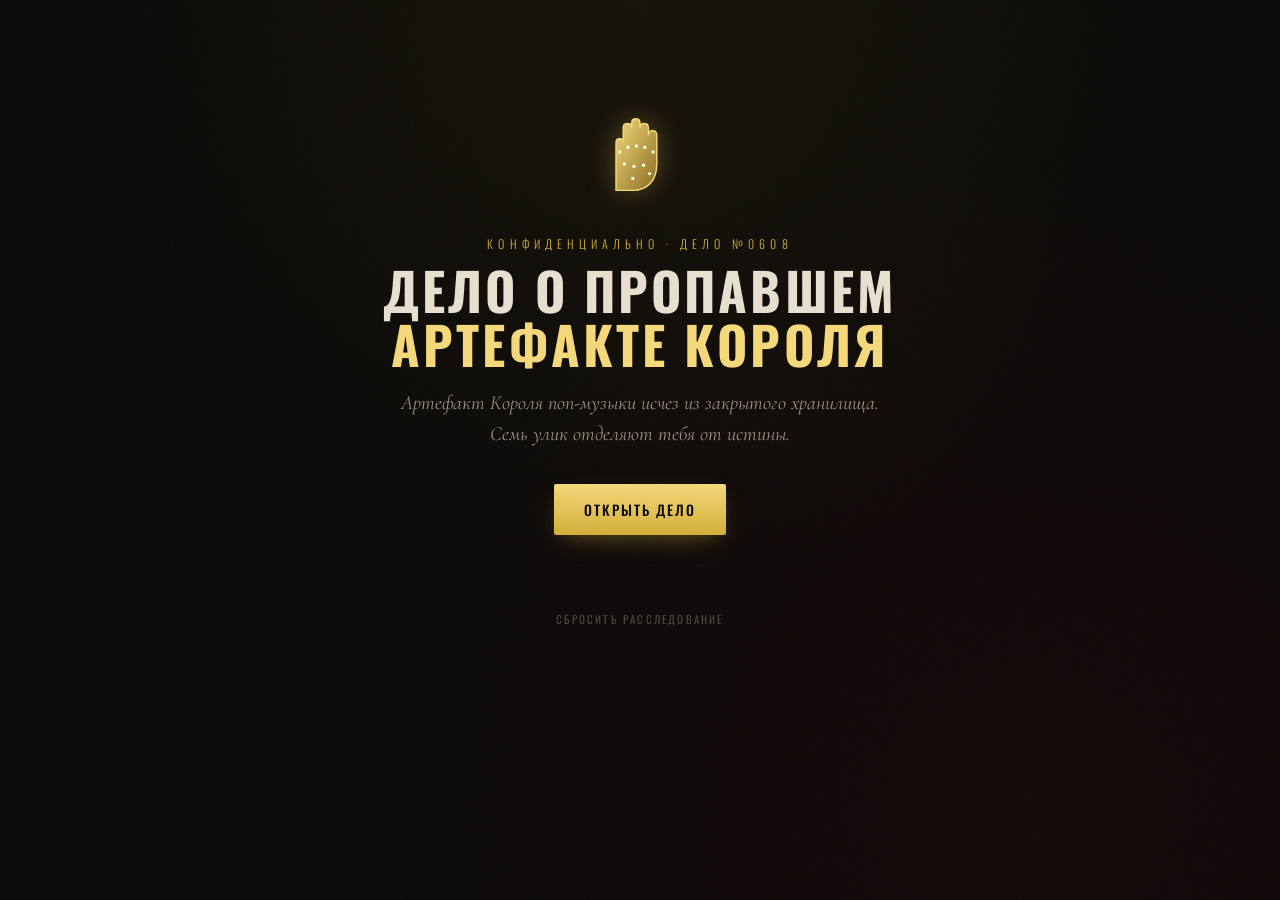
==== index.html @ a45a80b8 "first commit" ====
<!DOCTYPE html>
<html lang="ru">
<head>
<meta charset="UTF-8" />
<meta name="viewport" content="width=device-width, initial-scale=1.0" />
<title>Дело о пропавшем артефакте Короля</title>
<link rel="preconnect" href="https://fonts.googleapis.com">
<link rel="preconnect" href="https://fonts.gstatic.com" crossorigin>
<link href="https://fonts.googleapis.com/css2?family=Special+Elite&family=Cormorant+Garamond:ital,wght@0,400;0,600;1,400&family=Oswald:wght@300;500;700&display=swap" rel="stylesheet">
<style>
:root{
  --bg:#0a0807;
  --bg2:#13100d;
  --ink:#e8e0d0;
  --ink-dim:#9a9080;
  --gold:#d4af37;
  --gold-bright:#f5d97a;
  --gold-deep:#8a6d1f;
  --blood:#8b1a1a;
  --blood-bright:#c0392b;
  --paper:#e8ddc4;
  --paper-ink:#241c10;
  --line:#2a2218;
}

*{box-sizing:border-box;margin:0;padding:0}
html,body{height:100%}
body{
  background:
    radial-gradient(circle at 50% 0%, rgba(212,175,55,0.06), transparent 55%),
    radial-gradient(circle at 80% 90%, rgba(139,26,26,0.07), transparent 50%),
    var(--bg);
  color:var(--ink);
  font-family:'Cormorant Garamond', Georgia, serif;
  font-size:18px;
  line-height:1.55;
  min-height:100%;
  overflow-x:hidden;
}

/* subtle film grain */
body::after{
  content:"";
  position:fixed; inset:0; z-index:9999; pointer-events:none;
  opacity:.04;
  background-image:url("data:image/svg+xml,%3Csvg xmlns='http://www.w3.org/2000/svg' width='120' height='120'%3E%3Cfilter id='n'%3E%3CfeTurbulence type='fractalNoise' baseFrequency='0.9' numOctaves='3'/%3E%3C/filter%3E%3Crect width='100%25' height='100%25' filter='url(%23n)'/%3E%3C/svg%3E");
}

.wrap{
  max-width:760px;
  margin:0 auto;
  padding:32px 20px 80px;
  position:relative;
  z-index:1;
}

/* ---------- shared ---------- */
.eyebrow{
  font-family:'Oswald',sans-serif;
  font-weight:300;
  letter-spacing:.42em;
  text-transform:uppercase;
  font-size:12px;
  color:var(--gold);
  margin-bottom:10px;
}
.glove{ filter:drop-shadow(0 0 14px rgba(212,175,55,.35)); }

h1.title{
  font-family:'Oswald',sans-serif;
  font-weight:700;
  text-transform:uppercase;
  letter-spacing:.06em;
  line-height:1.02;
  font-size:clamp(30px,7vw,52px);
  color:var(--ink);
}
h1.title .accent{ color:var(--gold-bright); display:block; }

.screen{ display:none; animation:fadeIn .7s ease both; }
.screen.active{ display:block; }
@keyframes fadeIn{from{opacity:0;transform:translateY(12px)}to{opacity:1;transform:none}}

/* ---------- intro ---------- */
.hero{
  text-align:center;
  padding:48px 0 24px;
}
.hero .glove-mark{ margin:0 auto 26px; width:120px; height:120px; }
.tagline{
  font-style:italic;
  color:var(--ink-dim);
  font-size:20px;
  margin:18px auto 34px;
  max-width:520px;
}

/* typewriter dossier */
.dossier{
  background:linear-gradient(180deg,var(--bg2),#0c0a08);
  border:1px solid var(--line);
  border-left:3px solid var(--blood);
  padding:26px 28px;
  margin:26px 0;
  font-family:'Special Elite',monospace;
  font-size:16px;
  line-height:1.8;
  color:var(--ink);
  box-shadow:0 30px 60px -30px rgba(0,0,0,.8);
  white-space:pre-wrap;
  min-height:60px;
}
.dossier .sig{ color:var(--gold); }

.caret::after{
  content:"▌"; color:var(--gold); animation:blink 1s steps(1) infinite;
}
@keyframes blink{50%{opacity:0}}

/* ---------- buttons & inputs ---------- */
.btn{
  font-family:'Oswald',sans-serif;
  font-weight:500;
  letter-spacing:.14em;
  text-transform:uppercase;
  font-size:14px;
  color:var(--bg);
  background:linear-gradient(180deg,var(--gold-bright),var(--gold));
  border:none;
  padding:15px 30px;
  border-radius:2px;
  cursor:pointer;
  transition:transform .12s ease, box-shadow .25s ease, filter .2s;
  box-shadow:0 8px 26px -10px rgba(212,175,55,.55);
}
.btn:hover{ transform:translateY(-2px); filter:brightness(1.08); }
.btn:active{ transform:translateY(0); }
.btn.ghost{
  background:transparent; color:var(--gold);
  border:1px solid var(--gold-deep); box-shadow:none;
}
.btn.ghost:hover{ background:rgba(212,175,55,.08); }
.btn:disabled{ opacity:.4; cursor:not-allowed; transform:none; }

.field{
  width:100%;
  background:#0d0b09;
  border:1px solid var(--line);
  border-bottom:2px solid var(--gold-deep);
  color:var(--ink);
  font-family:'Cormorant Garamond',serif;
  font-size:20px;
  padding:14px 16px;
  border-radius:2px 2px 0 0;
  outline:none;
  transition:border-color .2s, box-shadow .2s;
}
.field:focus{ border-bottom-color:var(--gold-bright); box-shadow:0 6px 22px -16px var(--gold); }
.field::placeholder{ color:#6a6354; font-style:italic; }

.shake{ animation:shake .42s cubic-bezier(.36,.07,.19,.97); }
@keyframes shake{
  10%,90%{transform:translateX(-2px)} 20%,80%{transform:translateX(4px)}
  30%,50%,70%{transform:translateX(-8px)} 40%,60%{transform:translateX(8px)}
}

.row{ display:flex; gap:12px; flex-wrap:wrap; align-items:center; margin-top:18px; }
.feedback{ margin-top:14px; min-height:24px; font-style:italic; }
.feedback.bad{ color:var(--blood-bright); }
.feedback.good{ color:var(--gold-bright); }

/* ---------- evidence board (progress) ---------- */
.board{
  display:flex; gap:10px; justify-content:center;
  margin:26px 0 6px; flex-wrap:wrap;
}
.pin{
  width:34px; height:34px; border-radius:50%;
  border:1px solid var(--line);
  background:#0d0b09;
  display:grid; place-items:center;
  font-family:'Oswald',sans-serif; font-size:13px; color:var(--ink-dim);
  position:relative; transition:.3s;
}
.pin.done{
  border-color:var(--gold); color:var(--bg);
  background:linear-gradient(180deg,var(--gold-bright),var(--gold));
  box-shadow:0 0 14px -2px var(--gold);
}
.pin.current{ border-color:var(--blood-bright); color:var(--blood-bright); box-shadow:0 0 12px -4px var(--blood-bright); }

/* ---------- clue card ---------- */
.clue-num{
  font-family:'Oswald',sans-serif; letter-spacing:.3em;
  text-transform:uppercase; font-size:12px; color:var(--gold);
  margin-bottom:6px;
}
.clue-title{
  font-family:'Oswald',sans-serif; font-weight:700; text-transform:uppercase;
  letter-spacing:.04em; font-size:clamp(24px,5vw,34px); color:var(--ink);
  margin-bottom:18px;
}
.riddle{
  background:linear-gradient(180deg,#14110d,#0d0b08);
  border:1px solid var(--line);
  padding:24px 26px; border-radius:3px;
  font-size:20px; line-height:1.7; color:var(--ink);
  box-shadow:inset 0 0 60px -40px var(--gold);
  position:relative;
}
.riddle::before{
  content:"“"; position:absolute; top:-18px; left:14px;
  font-size:64px; color:var(--gold-deep); opacity:.5; font-family:Georgia,serif;
}
.phys-tag{
  display:inline-flex; align-items:center; gap:8px;
  font-family:'Oswald',sans-serif; font-size:11px; letter-spacing:.2em;
  text-transform:uppercase; color:var(--blood-bright);
  border:1px solid rgba(192,57,43,.4); border-radius:999px;
  padding:5px 12px; margin-bottom:14px;
}

/* ---------- hints ---------- */
.hint-zone{ margin-top:24px; border-top:1px dashed var(--line); padding-top:18px; }
.hint-lead{ font-family:'Oswald',sans-serif; font-size:12px; letter-spacing:.2em; text-transform:uppercase; color:var(--ink-dim); margin-bottom:12px; }
.minilock{ background:#0d0b09; border:1px solid var(--line); padding:16px 18px; border-radius:3px; }
.minilock p{ font-style:italic; color:var(--ink-dim); margin-bottom:10px; }
.hints{ display:none; }
.hints.open{ display:block; animation:fadeIn .5s ease both; }
.hint{
  background:#0e0c0a; border-left:2px solid var(--gold-deep);
  padding:12px 16px; margin-top:10px; border-radius:0 3px 3px 0;
  color:var(--ink-dim); display:none; animation:fadeIn .4s ease both;
}
.hint.show{ display:block; }
.hint b{ color:var(--gold); }

/* ---------- finale ---------- */
.finale{ text-align:center; padding:30px 0; }
.solved{
  font-family:'Oswald',sans-serif; font-weight:700; text-transform:uppercase;
  letter-spacing:.12em; font-size:clamp(34px,9vw,66px);
  background:linear-gradient(180deg,var(--gold-bright),var(--gold),var(--gold-deep));
  -webkit-background-clip:text; background-clip:text; color:transparent;
  filter:drop-shadow(0 4px 20px rgba(212,175,55,.4));
  animation:pop .8s cubic-bezier(.2,1.4,.4,1) both;
}
@keyframes pop{from{transform:scale(.6);opacity:0}to{transform:scale(1);opacity:1}}
.reveal-box{
  margin-top:30px; background:linear-gradient(180deg,#15110c,#0c0a08);
  border:1px solid var(--gold-deep); border-radius:4px; padding:30px 26px;
  font-size:22px; line-height:1.7; box-shadow:0 0 50px -20px var(--gold);
}
.crown{ font-size:46px; display:block; margin-bottom:10px; }

/* confetti canvas */
#confetti{ position:fixed; inset:0; pointer-events:none; z-index:50; }

/* footer reset */
.reset{ text-align:center; margin-top:46px; }
.reset button{
  background:none; border:none; color:#4a4438; font-family:'Oswald',sans-serif;
  font-size:11px; letter-spacing:.2em; text-transform:uppercase; cursor:pointer;
}
.reset button:hover{ color:var(--blood-bright); }

img.scene{ max-width:100%; border-radius:3px; display:block; margin:0 auto 8px; }

@media (max-width:520px){
  body{font-size:17px}
  .wrap{padding:22px 16px 70px}
  .dossier,.riddle{padding:20px}
}
@media (prefers-reduced-motion:reduce){
  *{animation-duration:.01ms !important; animation-iteration-count:1 !important;}
}
</style>
</head>
<body>
<canvas id="confetti"></canvas>
<div class="wrap">

  <!-- ============ INTRO ============ -->
  <section id="s-intro" class="screen active">
    <div class="hero">
      <svg class="glove-mark glove" viewBox="0 0 100 100" fill="none" xmlns="http://www.w3.org/2000/svg" aria-hidden="true">
        <defs><linearGradient id="g" x1="0" y1="0" x2="1" y2="1">
          <stop offset="0" stop-color="#f5d97a"/><stop offset="1" stop-color="#8a6d1f"/>
        </linearGradient></defs>
        <path d="M30 92 V52 c0-4 6-4 6 0 V40 c0-5 7-5 7 0 V36 c0-5 7-5 7 0 V40 c0-5 7-5 7 0 V46 c0-5 7-5 7 0 V70 c0 14-8 22-20 22 z"
          fill="url(#g)" stroke="#f5d97a" stroke-width="1.2"/>
        <g fill="#fff8e0">
          <circle cx="33" cy="60" r="1.4"/><circle cx="40" cy="56" r="1.4"/><circle cx="47" cy="55" r="1.4"/>
          <circle cx="54" cy="56" r="1.4"/><circle cx="61" cy="60" r="1.4"/><circle cx="37" cy="70" r="1.4"/>
          <circle cx="45" cy="72" r="1.4"/><circle cx="53" cy="71" r="1.4"/><circle cx="58" cy="78" r="1.4"/>
          <circle cx="44" cy="82" r="1.4"/>
        </g>
      </svg>
      <div class="eyebrow">Конфиденциально · Дело №0608</div>
      <h1 class="title">Дело о пропавшем<span class="accent">артефакте Короля</span></h1>
      <p class="tagline">Артефакт Короля поп-музыки исчез из закрытого хранилища. Семь улик отделяют тебя от истины.</p>
      <button class="btn" id="beginBtn">Открыть дело</button>
    </div>
  </section>

  <!-- ============ NAME ============ -->
  <section id="s-name" class="screen">
    <div class="eyebrow">Запись допроса</div>
    <div class="dossier" id="nameIntro"></div>
    <div id="nameForm" style="display:none">
      <label class="hint-lead" for="nameInput">Как к вам обращаться, детектив?</label>
      <input class="field" id="nameInput" placeholder="Ваше имя…" autocomplete="off" />
      <div class="row">
        <button class="btn" id="nameBtn">Подтвердить личность</button>
      </div>
    </div>
  </section>

  <!-- ============ BRIEFING ============ -->
  <section id="s-brief" class="screen">
    <div class="eyebrow">Сообщение от информатора</div>
    <div class="dossier" id="briefText"></div>
    <div class="row" id="briefRow" style="display:none">
      <button class="btn" id="briefBtn">Приступить к расследованию</button>
    </div>
  </section>

  <!-- ============ CLUE (dynamic) ============ -->
  <section id="s-clue" class="screen">
    <div class="board" id="board"></div>
    <div class="clue-num" id="clueNum"></div>
    <div class="clue-title" id="clueTitle"></div>
    <div id="physTag"></div>
    <div class="riddle" id="clueRiddle"></div>

    <div class="row">
      <input class="field" id="answerInput" placeholder="Введите разгадку…" autocomplete="off" style="flex:1;min-width:200px" />
      <button class="btn" id="answerBtn">Проверить</button>
    </div>
    <div class="feedback" id="answerFeedback"></div>

    <div class="hint-zone">
      <div class="hint-lead">Нужна помощь Тени?</div>
      <div class="minilock" id="miniLock">
        <p id="miniQuestion"></p>
        <div class="row">
          <input class="field" id="miniInput" placeholder="Ответ на загадку-ключ…" autocomplete="off" style="flex:1;min-width:180px" />
          <button class="btn ghost" id="miniBtn">Открыть подсказки</button>
        </div>
        <div class="feedback" id="miniFeedback"></div>
      </div>
      <div class="hints" id="hints">
        <div class="hint" id="hint0"></div>
        <div class="hint" id="hint1"></div>
        <div class="hint" id="hint2"></div>
        <div class="row" id="hintMoreRow">
          <button class="btn ghost" id="hintMoreBtn">Ещё подсказка</button>
        </div>
      </div>
    </div>
  </section>

  <!-- ============ FINALE ============ -->
  <section id="s-final" class="screen">
    <div class="finale">
      <div class="eyebrow">Статус дела</div>
      <div class="solved">Дело раскрыто</div>
      <div class="dossier" id="finalText" style="text-align:left;margin-top:26px"></div>
      <div class="row" style="justify-content:center" id="revealRow" style="display:none">
        <button class="btn" id="revealBtn">Узнать, где спрятан артефакт</button>
      </div>
      <div class="reveal-box" id="revealBox" style="display:none">
        <span class="crown">👑</span>
        <div id="revealText"></div>
      </div>
    </div>
  </section>

  <div class="reset">
    <button id="resetBtn">Сбросить расследование</button>
  </div>
</div>

<script>
/* =========================================================
   ДАННЫЕ КВЕСТА
   ========================================================= */
const CLUES = [
  {
    title:"Монстр в ночи",
    phys:null,
    riddle:"Я вышел в год, когда мир замер от ужаса, и стал самым продаваемым в истории. Внутри меня девять историй, но помнят одну — про того, кто воет на луну. Назови меня (одним словом, как назван альбом).",
    answers:["thriller","триллер"],
    mini:{ q:"Ключ к подсказкам: как по-английски зовётся существо, что воет на луну и охотится в полнолуние? (одно слово)",
           answers:["werewolf","оборотень","вервольф"] },
    hints:[
      "Этот альбом вышел в год, когда все боялись танцующих мертвецов.",
      "Это самый продаваемый альбом всех времён. Его заглавный клип идёт почти 14 минут.",
      "Восемь букв, начинается на «T». <b>THRILLER</b> — просто введи это слово."
    ]
  },
  {
    title:"Певчая улика",
    phys:"📚 Físическая улика · книжная полка",
    riddle:"Где-то среди твоих миров спрятана история о змеях и тех, кто поёт. На её обложке золотом горит та, что взлетает к свету — совсем как Король парил над сценой. Назови её — золотое создание с крыльями.",
    answers:["птица","bird"],
    mini:{ q:"Ключ к подсказкам: кто встречает рассвет песней и носит перья? (одно слово)",
           answers:["птица","bird"] },
    hints:[
      "Король тоже будто «летал» над сценой — ищи того, кто летает по-настоящему.",
      "Найди на полке книгу, где в названии есть змеи и поющие создания. Загляни внутрь — там может ждать записка.",
      "На обложке золотом горит <b>птица</b>. Введи: птица."
    ]
  },
  {
    title:"Шаг назад",
    phys:null,
    riddle:"Я двигаюсь вперёд, оставаясь на месте. Мир впервые увидел меня в 1983-м на юбилее Motown. Возьми моё английское название (одно слово), убери из него «moon» — и введи то, что осталось.",
    answers:["walk","walk."],
    mini:{ q:"Ключ к подсказкам: как по-английски «Луна»? (одно слово)",
           answers:["moon","луна"] },
    hints:[
      "Это самое знаменитое движение Короля — кажется, что он скользит назад.",
      "Английское название состоит из двух частей: «луна» + «идти».",
      "MOONWALK. Убери MOON — останется <b>WALK</b>."
    ]
  },
  {
    title:"Тайна специй",
    phys:"🌶️ Физическая улика · кухня",
    riddle:"Тень спрятал записку там, где рождается вкус и хранится острота — среди банок и приправ на кухне. Найди её. На записке четыре цифры — цифры начала вашей истории. Введи их.",
    answers:["0608","608","6.08","06.08"],
    mini:{ q:"Ключ к подсказкам: сколько цифр в дате, записанной как «день+месяц» (две и две)?",
           answers:["4","четыре","четыри"] },
    hints:[
      "Иди на кухню, ищи записку там, где стоят специи и приправы.",
      "Эти цифры — важная дата. Не для Короля, а для вас двоих.",
      "Шестое число восьмого месяца. Введи <b>0608</b>."
    ]
  },
  {
    title:"Послание Короля",
    phys:null,
    riddle:"Тень зашифровал слово сдвигом на 3 буквы назад по латинскому алфавиту: «QHYHUODQG». Расшифруй — это название тайного убежища Короля, страны, что не взрослеет.",
    answers:["neverland","неверленд"],
    mini:{ q:"Ключ к подсказкам: какую букву даёт латинская «D», если сдвинуть её на 3 назад?",
           answers:["a","а","эй"] },
    hints:[
      "Каждая буква сдвинута. Юлий Цезарь применял такой шифр.",
      "Сдвигай каждую букву на 3 назад: Q→N, H→E, Y→V…",
      "Это поместье Майкла, страна вечного детства. <b>NEVERLAND</b>."
    ]
  },
  {
    title:"Портал в раме",
    phys:"🖼️ Физическая улика · спальня",
    riddle:"Истина скрыта за тем, что недавно украсило вашу стену в комнате снов. Подойди к картине в спальне и загляни за неё. Там — записка с финальным наставлением. Прочти её и введи слово: куда нужно двигаться, чтобы достичь Короля?",
    answers:["выше","вверх","наверх"],
    mini:{ q:"Ключ к подсказкам: как называется комната, где спят и видят сны? (одно слово)",
           answers:["спальня","спальная","bedroom"] },
    hints:[
      "Что вы совсем недавно повесили на стену в спальне?",
      "Загляни ЗА картину — там спрятана записка от Тени. Следуй её совету.",
      "Король всегда был на вершине. Двигаться нужно <b>выше</b>."
    ]
  },
  {
    title:"Корона на вершине",
    phys:null,
    riddle:"Последняя улика. Все нити сходятся. Назови того, чей артефакт ты искала всё это время — полное имя Короля поп-музыки, имя и фамилию.",
    answers:["майкл джексон","michael jackson","майкл джэксон","michael joseph jackson"],
    mini:{ q:"Ключ к подсказкам: назови инициалы Короля поп-музыки (две буквы).",
           answers:["mj","мдж","м.дж","м дж","мд"] },
    hints:[
      "Король поп-музыки. Перчатка, лунная походка, Неверленд.",
      "Имя и фамилия. Имя начинается на «М», фамилия — на «Дж».",
      "Это <b>Майкл Джексон</b>."
    ]
  }
];

const NAME_INTRO =
`23:58. Хранилище вскрыто. Артефакт Короля поп-музыки исчез — ни следов, ни записи на камерах.
Дело передано вам. Прежде чем мы начнём…`;

function briefText(name){
  return `Детектив ${name}, говорит Тень.

Я — тот, кто знает всё и не доверяет никому. Кроме вас. Перед вами семь улик: каждая — замок, каждая разгадка — ключ к следующей.

Если застрянете — я оставлю наводки. Но за подсказки придётся заплатить смекалкой: сначала решите маленькую загадку-ключ.

Артефакт где-то рядом. Время идёт. Начинаем.

— Тень`;
}

function finalText(name){
  return `Блестящая работа, детектив ${name}.

Семь замков пали. Там, где спотыкались лучшие, вы прошли до конца. Тень редко признаёт чужой талант — но сегодня снимает шляпу.

Артефакт Короля найден. Осталось лишь протянуть руку.`;
}

const REVEAL_TEXT =
`Артефакт ждёт там, где рождаются новые начала — <b>в вашей спальне</b>.<br><br>
Поднимись выше, чем привыкла тянуться: <b>верхняя полка нового шкафа</b>. Тебе понадобится опора под ногами — Король всегда был на вершине.<br><br>
Загляни наверх. Он ждёт тебя. 👑`;

/* =========================================================
   СОСТОЯНИЕ + СОХРАНЕНИЕ
   ========================================================= */
const SAVE_KEY = "mjQuestSave_v1";
let state = loadState();

function loadState(){
  try{
    const raw = localStorage.getItem(SAVE_KEY);
    if(raw) return JSON.parse(raw);
  }catch(e){}
  return { name:"", clueIndex:0, screen:"intro", hintsUnlocked:{}, hintsShown:{} };
}
function save(){
  try{ localStorage.setItem(SAVE_KEY, JSON.stringify(state)); }catch(e){}
}

/* =========================================================
   УТИЛИТЫ
   ========================================================= */
const $ = sel => document.querySelector(sel);
function norm(s){ return (s||"").toLowerCase().replace(/[ё]/g,"е").replace(/[^a-zа-я0-9]/gi,"").trim(); }
function matches(input, answers){
  const n = norm(input);
  return answers.some(a => norm(a) === n);
}
function show(screenId){
  document.querySelectorAll(".screen").forEach(s=>s.classList.remove("active"));
  $("#"+screenId).classList.add("active");
  window.scrollTo({top:0,behavior:"smooth"});
}

/* typewriter */
function typeWriter(el, text, done){
  el.textContent = "";
  el.classList.add("caret");
  let i = 0;
  const speed = 18;
  (function tick(){
    if(i <= text.length){
      el.textContent = text.slice(0,i);
      i++;
      setTimeout(tick, speed);
    } else {
      el.classList.remove("caret");
      if(done) done();
    }
  })();
}

/* =========================================================
   ПРОЛОГ / ИМЯ / БРИФИНГ
   ========================================================= */
$("#beginBtn").onclick = ()=>{
  state.screen="name"; save();
  show("s-name");
  typeWriter($("#nameIntro"), NAME_INTRO, ()=>{ $("#nameForm").style.display="block"; $("#nameInput").focus(); });
};

$("#nameBtn").onclick = submitName;
$("#nameInput").addEventListener("keydown",e=>{ if(e.key==="Enter") submitName(); });
function submitName(){
  const v = $("#nameInput").value.trim();
  if(!v){ $("#nameInput").classList.add("shake"); setTimeout(()=>$("#nameInput").classList.remove("shake"),450); return; }
  state.name = v; state.screen="brief"; save();
  goBrief();
}
function goBrief(){
  show("s-brief");
  typeWriter($("#briefText"), briefText(state.name), ()=>{ $("#briefRow").style.display="flex"; });
}
$("#briefBtn").onclick = ()=>{ state.screen="clue"; save(); renderClue(); };

/* =========================================================
   ОТРИСОВКА УЛИКИ
   ========================================================= */
function renderBoard(){
  const b = $("#board"); b.innerHTML="";
  CLUES.forEach((c,i)=>{
    const p=document.createElement("div");
    p.className="pin"+(i<state.clueIndex?" done":"")+(i===state.clueIndex?" current":"");
    p.textContent = i<state.clueIndex ? "✓" : (i+1);
    p.title = "Улика "+(i+1);
    b.appendChild(p);
  });
}

function renderClue(){
  if(state.clueIndex >= CLUES.length){ goFinal(); return; }
  show("s-clue");
  const c = CLUES[state.clueIndex];
  renderBoard();
  $("#clueNum").textContent = "Улика "+(state.clueIndex+1)+" из "+CLUES.length;
  $("#clueTitle").textContent = c.title;
  $("#physTag").innerHTML = c.phys ? `<span class="phys-tag">${c.phys}</span>` : "";
  $("#clueRiddle").textContent = c.riddle;

  // reset inputs
  $("#answerInput").value=""; $("#answerFeedback").textContent=""; $("#answerFeedback").className="feedback";
  $("#miniInput").value=""; $("#miniFeedback").textContent=""; $("#miniFeedback").className="feedback";
  $("#miniQuestion").textContent = c.mini.q;

  // hint state for this clue
  const idx = state.clueIndex;
  const unlocked = state.hintsUnlocked[idx];
  const shown = state.hintsShown[idx] || 0;
  $("#miniLock").style.display = unlocked ? "none" : "block";
  $("#hints").classList.toggle("open", !!unlocked);
  renderHints(idx, shown);

  $("#answerInput").focus();
}

function renderHints(idx, shown){
  const c = CLUES[idx];
  [0,1,2].forEach(i=>{
    const h=$("#hint"+i);
    h.innerHTML = `<b>Подсказка ${i+1}.</b> ${c.hints[i]}`;
    h.classList.toggle("show", i < shown);
  });
  $("#hintMoreRow").style.display = shown >= 3 ? "none" : "flex";
}

/* проверка основного ответа */
$("#answerBtn").onclick = submitAnswer;
$("#answerInput").addEventListener("keydown",e=>{ if(e.key==="Enter") submitAnswer(); });
function submitAnswer(){
  const c = CLUES[state.clueIndex];
  const val = $("#answerInput").value;
  const fb = $("#answerFeedback");
  if(matches(val, c.answers)){
    fb.textContent = "Улика раскрыта. Тень доволен."; fb.className="feedback good";
    state.clueIndex++; save();
    setTimeout(renderClue, 900);
  } else {
    fb.textContent = "Не то, детектив. След остыл — попробуй снова."; fb.className="feedback bad";
    const inp=$("#answerInput"); inp.classList.add("shake"); setTimeout(()=>inp.classList.remove("shake"),450);
  }
}

/* мини-загадка для доступа к подсказкам */
$("#miniBtn").onclick = submitMini;
$("#miniInput").addEventListener("keydown",e=>{ if(e.key==="Enter") submitMini(); });
function submitMini(){
  const c = CLUES[state.clueIndex];
  const val = $("#miniInput").value;
  const fb = $("#miniFeedback");
  if(matches(val, c.mini.answers)){
    state.hintsUnlocked[state.clueIndex] = true;
    if(!state.hintsShown[state.clueIndex]) state.hintsShown[state.clueIndex] = 1;
    save();
    $("#miniLock").style.display="none";
    $("#hints").classList.add("open");
    renderHints(state.clueIndex, state.hintsShown[state.clueIndex]);
  } else {
    fb.textContent = "Ключ не подошёл. Подумай ещё."; fb.className="feedback bad";
    const inp=$("#miniInput"); inp.classList.add("shake"); setTimeout(()=>inp.classList.remove("shake"),450);
  }
}

/* открыть следующую подсказку */
$("#hintMoreBtn").onclick = ()=>{
  const idx=state.clueIndex;
  let shown = state.hintsShown[idx]||1;
  shown = Math.min(3, shown+1);
  state.hintsShown[idx]=shown; save();
  renderHints(idx, shown);
};

/* =========================================================
   ФИНАЛ
   ========================================================= */
function goFinal(){
  state.screen="final"; save();
  show("s-final");
  $("#revealBox").style.display="none";
  typeWriter($("#finalText"), finalText(state.name), ()=>{ $("#revealRow").style.display="flex"; });
  launchConfetti();
}
$("#revealBtn").onclick = ()=>{
  $("#revealText").innerHTML = REVEAL_TEXT;
  $("#revealBox").style.display="block";
  $("#revealBox").scrollIntoView({behavior:"smooth"});
  launchConfetti();
};

/* =========================================================
   КОНФЕТТИ
   ========================================================= */
let confettiPieces=[], confettiRAF=null;
function launchConfetti(){
  const cv=$("#confetti"), ctx=cv.getContext("2d");
  cv.width=innerWidth; cv.height=innerHeight;
  const colors=["#d4af37","#f5d97a","#8b1a1a","#e8e0d0","#c0392b"];
  confettiPieces=[];
  for(let i=0;i<140;i++){
    confettiPieces.push({
      x:Math.random()*cv.width, y:-20-Math.random()*cv.height*0.5,
      r:4+Math.random()*6, c:colors[i%colors.length],
      vy:2+Math.random()*4, vx:-2+Math.random()*4,
      rot:Math.random()*6, vrot:-0.2+Math.random()*0.4
    });
  }
  let frames=0;
  cancelAnimationFrame(confettiRAF);
  (function draw(){
    ctx.clearRect(0,0,cv.width,cv.height);
    confettiPieces.forEach(p=>{
      p.x+=p.vx; p.y+=p.vy; p.rot+=p.vrot;
      ctx.save(); ctx.translate(p.x,p.y); ctx.rotate(p.rot);
      ctx.fillStyle=p.c; ctx.fillRect(-p.r/2,-p.r/2,p.r,p.r*0.6); ctx.restore();
    });
    frames++;
    if(frames<260){ confettiRAF=requestAnimationFrame(draw); }
    else ctx.clearRect(0,0,cv.width,cv.height);
  })();
}
addEventListener("resize",()=>{ const cv=$("#confetti"); cv.width=innerWidth; cv.height=innerHeight; });

/* =========================================================
   СБРОС
   ========================================================= */
$("#resetBtn").onclick = ()=>{
  if(confirm("Сбросить весь прогресс расследования? Это нельзя отменить.")){
    localStorage.removeItem(SAVE_KEY);
    state = loadState();
    location.reload();
  }
};

/* =========================================================
   ВОССТАНОВЛЕНИЕ ПРОГРЕССА ПРИ ЗАГРУЗКЕ
   ========================================================= */
(function restore(){
  if(!state.name && state.screen!=="name"){ show("s-intro"); return; }
  switch(state.screen){
    case "name":
      show("s-name");
      $("#nameIntro").textContent = NAME_INTRO;
      $("#nameForm").style.display="block";
      break;
    case "brief":
      show("s-brief");
      $("#briefText").textContent = briefText(state.name);
      $("#briefRow").style.display="flex";
      break;
    case "clue":
      renderClue();
      break;
    case "final":
      show("s-final");
      $("#finalText").textContent = finalText(state.name);
      $("#revealRow").style.display="flex";
      break;
    default:
      show("s-intro");
  }
})();
</script>
</body>
</html>
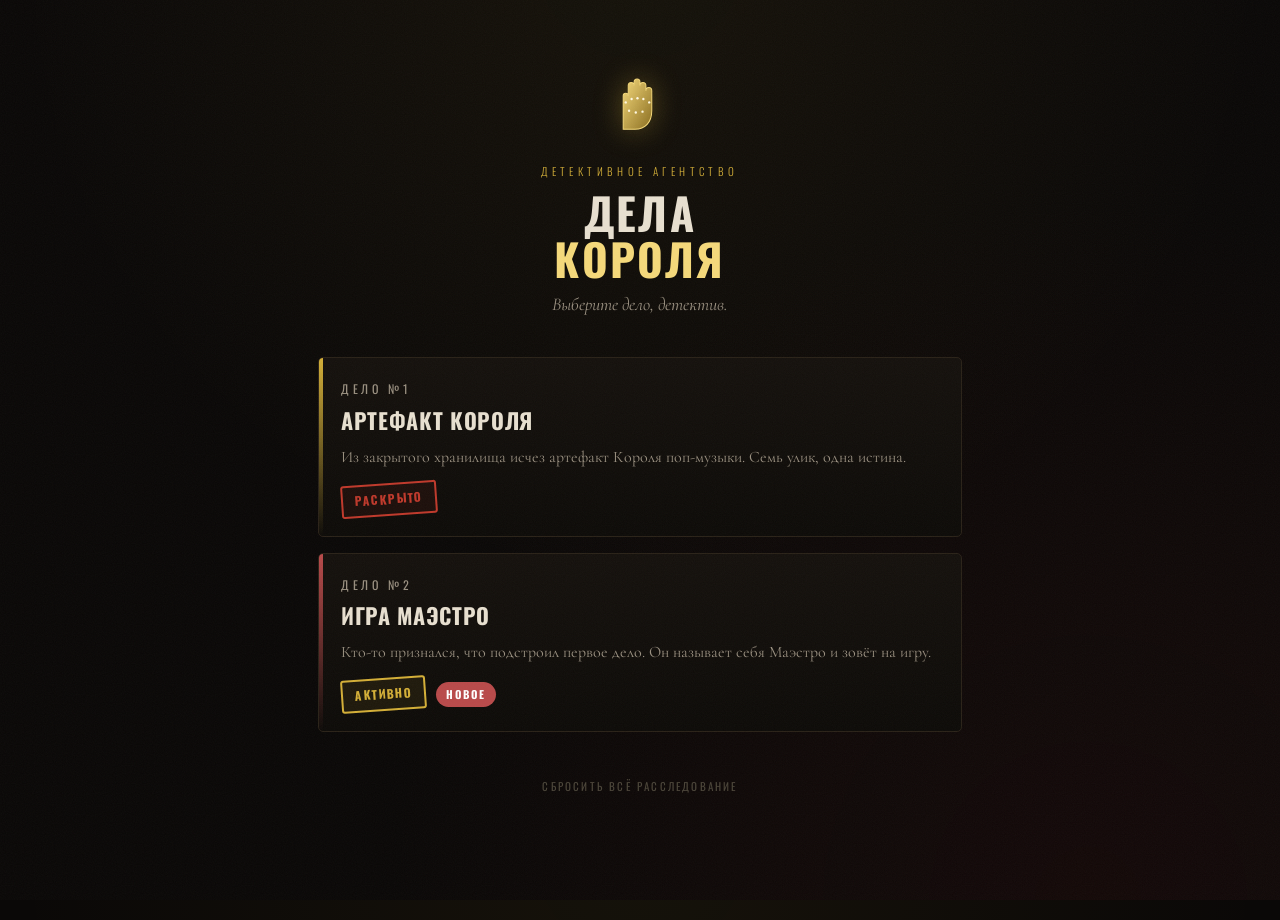
==== commit a4059bb2: "fix: index" ====
--- a/index.html
+++ b/index.html
@@ -2,15 +2,16 @@
 <html lang="ru">
 <head>
 <meta charset="UTF-8" />
-<meta name="viewport" content="width=device-width, initial-scale=1.0" />
-<title>Дело о пропавшем артефакте Короля</title>
+<meta name="viewport" content="width=device-width, initial-scale=1.0, maximum-scale=1.0, user-scalable=no" />
+<title>Детективное агентство · Дела Короля</title>
 <link rel="preconnect" href="https://fonts.googleapis.com">
 <link rel="preconnect" href="https://fonts.gstatic.com" crossorigin>
-<link href="https://fonts.googleapis.com/css2?family=Special+Elite&family=Cormorant+Garamond:ital,wght@0,400;0,600;1,400&family=Oswald:wght@300;500;700&display=swap" rel="stylesheet">
+<link href="https://fonts.googleapis.com/css2?family=Special+Elite&family=Cormorant+Garamond:ital,wght@0,400;0,600;1,400;1,600&family=Oswald:wght@300;500;700&family=Caveat:wght@500;700&display=swap" rel="stylesheet">
 <style>
 :root{
   --bg:#0a0807;
   --bg2:#13100d;
+  --bg3:#181410;
   --ink:#e8e0d0;
   --ink-dim:#9a9080;
   --gold:#d4af37;
@@ -18,314 +19,305 @@
   --gold-deep:#8a6d1f;
   --blood:#8b1a1a;
   --blood-bright:#c0392b;
-  --paper:#e8ddc4;
-  --paper-ink:#241c10;
+  --maestro:#b94a4a;        /* голос Маэстро */
+  --maestro-deep:#7c1d1d;
   --line:#2a2218;
+  --case1:#d4af37;          /* нить дела 1 — золото */
+  --case2:#b94a4a;          /* нить дела 2 — бордо */
 }
-
-*{box-sizing:border-box;margin:0;padding:0}
+*{box-sizing:border-box;margin:0;padding:0;-webkit-tap-highlight-color:transparent}
 html,body{height:100%}
 body{
   background:
-    radial-gradient(circle at 50% 0%, rgba(212,175,55,0.06), transparent 55%),
-    radial-gradient(circle at 80% 90%, rgba(139,26,26,0.07), transparent 50%),
+    radial-gradient(circle at 50% -5%, rgba(212,175,55,.06), transparent 55%),
+    radial-gradient(circle at 85% 100%, rgba(139,26,26,.08), transparent 50%),
     var(--bg);
   color:var(--ink);
-  font-family:'Cormorant Garamond', Georgia, serif;
-  font-size:18px;
-  line-height:1.55;
-  min-height:100%;
+  font-family:'Cormorant Garamond',Georgia,serif;
+  font-size:18px;line-height:1.55;min-height:100%;
   overflow-x:hidden;
 }
-
-/* subtle film grain */
 body::after{
-  content:"";
-  position:fixed; inset:0; z-index:9999; pointer-events:none;
-  opacity:.04;
+  content:"";position:fixed;inset:0;z-index:9999;pointer-events:none;opacity:.04;
   background-image:url("data:image/svg+xml,%3Csvg xmlns='http://www.w3.org/2000/svg' width='120' height='120'%3E%3Cfilter id='n'%3E%3CfeTurbulence type='fractalNoise' baseFrequency='0.9' numOctaves='3'/%3E%3C/filter%3E%3Crect width='100%25' height='100%25' filter='url(%23n)'/%3E%3C/svg%3E");
 }
-
-.wrap{
-  max-width:760px;
-  margin:0 auto;
-  padding:32px 20px 80px;
-  position:relative;
-  z-index:1;
+.wrap{max-width:680px;margin:0 auto;padding:22px 18px 120px;position:relative;z-index:1}
+
+/* ---------- typography helpers ---------- */
+.eyebrow{font-family:'Oswald',sans-serif;font-weight:300;letter-spacing:.4em;text-transform:uppercase;font-size:11px;color:var(--gold);margin-bottom:10px}
+h1.title{font-family:'Oswald',sans-serif;font-weight:700;text-transform:uppercase;letter-spacing:.05em;line-height:1.04;font-size:clamp(26px,7vw,44px);color:var(--ink)}
+h1.title .accent{color:var(--gold-bright);display:block}
+
+/* ---------- screens ---------- */
+.screen{display:none;animation:fadeIn .6s ease both}
+.screen.active{display:block}
+@keyframes fadeIn{from{opacity:0;transform:translateY(10px)}to{opacity:1;transform:none}}
+
+/* ---------- buttons ---------- */
+.btn{font-family:'Oswald',sans-serif;font-weight:500;letter-spacing:.12em;text-transform:uppercase;font-size:14px;
+  color:var(--bg);background:linear-gradient(180deg,var(--gold-bright),var(--gold));border:none;
+  padding:15px 26px;border-radius:3px;cursor:pointer;transition:transform .12s,filter .2s,box-shadow .25s;
+  box-shadow:0 8px 24px -10px rgba(212,175,55,.5)}
+.btn:hover{transform:translateY(-2px);filter:brightness(1.08)}
+.btn:active{transform:translateY(0)}
+.btn:disabled{opacity:.4;cursor:not-allowed;transform:none}
+.btn.ghost{background:transparent;color:var(--gold);border:1px solid var(--gold-deep);box-shadow:none}
+.btn.ghost:hover{background:rgba(212,175,55,.08)}
+.btn.maestro{background:linear-gradient(180deg,var(--maestro),var(--maestro-deep));color:#f3e7e0;box-shadow:0 8px 24px -10px rgba(185,74,74,.5)}
+.btn.block{display:block;width:100%}
+.btn.sm{padding:10px 16px;font-size:12px}
+
+/* ---------- inputs ---------- */
+.field{width:100%;background:#0d0b09;border:1px solid var(--line);border-bottom:2px solid var(--gold-deep);
+  color:var(--ink);font-family:'Cormorant Garamond',serif;font-size:19px;padding:13px 15px;border-radius:3px 3px 0 0;outline:none;
+  transition:border-color .2s,box-shadow .2s}
+.field:focus{border-bottom-color:var(--gold-bright);box-shadow:0 6px 22px -16px var(--gold)}
+.field::placeholder{color:#6a6354;font-style:italic}
+.shake{animation:shake .42s cubic-bezier(.36,.07,.19,.97)}
+@keyframes shake{10%,90%{transform:translateX(-2px)}20%,80%{transform:translateX(4px)}30%,50%,70%{transform:translateX(-8px)}40%,60%{transform:translateX(8px)}}
+.row{display:flex;gap:10px;flex-wrap:wrap;align-items:center;margin-top:16px}
+.feedback{margin-top:12px;min-height:22px;font-style:italic}
+.feedback.bad{color:var(--blood-bright)}
+.feedback.good{color:var(--gold-bright)}
+
+/* ---------- typewriter dossier ---------- */
+.dossier{background:linear-gradient(180deg,var(--bg2),#0c0a08);border:1px solid var(--line);border-left:3px solid var(--blood);
+  padding:22px 24px;margin:22px 0;font-family:'Special Elite',monospace;font-size:15px;line-height:1.85;color:var(--ink);
+  box-shadow:0 30px 60px -30px rgba(0,0,0,.8);white-space:pre-wrap;min-height:48px}
+.dossier.maestro{border-left-color:var(--maestro)}
+.caret::after{content:"▌";color:var(--gold);animation:blink 1s steps(1) infinite}
+@keyframes blink{50%{opacity:0}}
+
+/* ============ HUB ============ */
+.hub-head{text-align:center;padding:30px 0 10px}
+.glove-mark{width:84px;height:84px;margin:0 auto 18px;filter:drop-shadow(0 0 14px rgba(212,175,55,.35))}
+.hub-sub{font-style:italic;color:var(--ink-dim);margin-top:10px}
+.case-list{margin-top:28px;display:flex;flex-direction:column;gap:16px}
+.case-card{position:relative;border:1px solid var(--line);border-radius:5px;overflow:hidden;
+  background:linear-gradient(180deg,#15110d,#0d0b08);padding:22px 22px 20px;cursor:pointer;
+  transition:transform .14s,box-shadow .25s,border-color .25s}
+.case-card:hover{transform:translateY(-2px);border-color:var(--gold-deep);box-shadow:0 18px 40px -22px rgba(0,0,0,.9)}
+.case-card .thread{position:absolute;top:0;left:0;width:4px;height:100%}
+.case-card[data-case="1"] .thread{background:linear-gradient(180deg,var(--case1),transparent)}
+.case-card[data-case="2"] .thread{background:linear-gradient(180deg,var(--case2),transparent)}
+.case-card .cnum{font-family:'Oswald',sans-serif;font-size:12px;letter-spacing:.3em;text-transform:uppercase;color:var(--ink-dim)}
+.case-card .cname{font-family:'Oswald',sans-serif;font-weight:700;text-transform:uppercase;font-size:22px;letter-spacing:.03em;margin:4px 0 8px;color:var(--ink)}
+.case-card .cdesc{font-size:16px;color:var(--ink-dim);line-height:1.5}
+.case-card .cmeta{margin-top:14px;display:flex;align-items:center;gap:10px;flex-wrap:wrap}
+
+/* stamps */
+.stamp{font-family:'Oswald',sans-serif;font-weight:700;letter-spacing:.12em;text-transform:uppercase;font-size:12px;
+  padding:5px 12px;border-radius:3px;border:2px solid;transform:rotate(-4deg)}
+.stamp.solved{color:var(--blood-bright);border-color:var(--blood-bright);background:rgba(192,57,43,.08)}
+.stamp.active{color:var(--gold);border-color:var(--gold);background:rgba(212,175,55,.08)}
+.badge-new{font-family:'Oswald',sans-serif;font-weight:700;font-size:11px;letter-spacing:.18em;text-transform:uppercase;
+  color:#fff;background:var(--maestro);padding:4px 10px;border-radius:999px;animation:pulse 1.6s ease-in-out infinite}
+@keyframes pulse{0%,100%{box-shadow:0 0 0 0 rgba(185,74,74,.5)}50%{box-shadow:0 0 0 7px rgba(185,74,74,0)}}
+.progress-dots{display:flex;gap:5px;margin-top:4px}
+.progress-dots i{width:8px;height:8px;border-radius:50%;background:#2a2218;display:inline-block}
+.progress-dots i.on{background:var(--case2)}
+
+/* ============ CRIME SCENE ============ */
+.cs-grid{display:grid;grid-template-columns:1fr 1fr;gap:12px;margin-top:20px}
+.cs-obj{border:1px solid var(--line);border-radius:5px;background:linear-gradient(180deg,#14110d,#0d0b08);
+  padding:18px 14px;text-align:center;cursor:pointer;transition:transform .12s,border-color .2s}
+.cs-obj:hover{transform:translateY(-2px);border-color:var(--gold-deep)}
+.cs-obj .ico{font-size:30px;display:block;margin-bottom:8px}
+.cs-obj .nm{font-family:'Oswald',sans-serif;font-size:13px;letter-spacing:.05em;text-transform:uppercase;color:var(--ink)}
+.cs-obj.seen{opacity:.6}
+
+/* ============ CLUE ============ */
+.board{display:flex;gap:7px;justify-content:center;margin:18px 0 4px;flex-wrap:wrap}
+.pin{width:30px;height:30px;border-radius:50%;border:1px solid var(--line);background:#0d0b09;display:grid;place-items:center;
+  font-family:'Oswald',sans-serif;font-size:12px;color:var(--ink-dim);transition:.3s}
+.pin.done{border-color:var(--maestro);color:var(--bg);background:linear-gradient(180deg,#d98a8a,var(--maestro));box-shadow:0 0 12px -2px var(--maestro)}
+.pin.current{border-color:var(--gold);color:var(--gold);box-shadow:0 0 10px -3px var(--gold)}
+.clue-num{font-family:'Oswald',sans-serif;letter-spacing:.28em;text-transform:uppercase;font-size:11px;color:var(--maestro);margin-bottom:6px}
+.clue-title{font-family:'Oswald',sans-serif;font-weight:700;text-transform:uppercase;letter-spacing:.03em;font-size:clamp(22px,5vw,30px);color:var(--ink);margin-bottom:16px}
+.riddle{background:linear-gradient(180deg,#14110d,#0d0b08);border:1px solid var(--line);padding:22px 22px;border-radius:4px;
+  font-size:19px;line-height:1.7;color:var(--ink);position:relative;white-space:pre-wrap}
+.riddle.voice{border-left:3px solid var(--maestro)}
+.phys-tag{display:inline-flex;align-items:center;gap:7px;font-family:'Oswald',sans-serif;font-size:11px;letter-spacing:.16em;
+  text-transform:uppercase;color:var(--maestro);border:1px solid rgba(185,74,74,.4);border-radius:999px;padding:5px 12px;margin-bottom:12px}
+.morse-line{font-family:'Oswald',sans-serif;font-size:26px;letter-spacing:.18em;text-align:center;color:var(--gold-bright);padding:14px 0;margin:6px 0;border-top:1px dashed var(--line);border-bottom:1px dashed var(--line)}
+
+/* micro-riddles (clue 1) */
+.micro-wrap{margin-top:16px;display:flex;flex-direction:column;gap:12px}
+.micro{border:1px solid var(--line);border-radius:5px;background:#0d0b09;padding:14px 16px}
+.micro.solved{border-color:var(--gold-deep);background:linear-gradient(180deg,rgba(212,175,55,.06),transparent)}
+.micro .msym{font-size:24px;color:var(--gold-bright);float:right;margin-left:10px}
+.micro .mq{font-size:16px;color:var(--ink-dim);line-height:1.5;margin-bottom:8px}
+.micro .mrow{display:flex;gap:8px}
+.micro .mres{font-family:'Oswald',sans-serif;letter-spacing:.1em;color:var(--gold-bright);margin-top:8px;font-size:14px;display:none}
+.micro.solved .mres{display:block}
+.micro.solved .mq,.micro.solved .mrow{opacity:.45}
+.symbol-decoder{display:flex;justify-content:center;gap:10px;margin:14px 0;flex-wrap:wrap}
+.sd{display:flex;flex-direction:column;align-items:center;gap:4px;min-width:38px}
+.sd .s{font-size:24px;color:var(--ink-dim)}
+.sd .l{font-family:'Oswald',sans-serif;font-weight:700;font-size:18px;color:#3a3228}
+.sd.open .s{color:var(--gold-bright)}
+.sd.open .l{color:var(--gold-bright)}
+
+/* hints */
+.hint-zone{margin-top:22px;border-top:1px dashed var(--line);padding-top:16px}
+.hint-lead{font-family:'Oswald',sans-serif;font-size:12px;letter-spacing:.18em;text-transform:uppercase;color:var(--ink-dim);margin-bottom:10px}
+.minilock{background:#0d0b09;border:1px solid var(--line);padding:14px 16px;border-radius:4px}
+.minilock p{font-style:italic;color:var(--ink-dim);margin-bottom:10px}
+.hints{display:none}.hints.open{display:block;animation:fadeIn .4s ease both}
+.hint{background:#0e0c0a;border-left:2px solid var(--gold-deep);padding:11px 14px;margin-top:9px;border-radius:0 4px 4px 0;color:var(--ink-dim);display:none;animation:fadeIn .35s ease both}
+.hint.show{display:block}
+
+/* ============ DOSSIER (modal) ============ */
+.overlay{position:fixed;inset:0;background:rgba(5,4,3,.86);backdrop-filter:blur(3px);z-index:200;display:none;
+  animation:fadeIn .3s ease both;overflow-y:auto;padding:20px 14px 40px}
+.overlay.open{display:block}
+.sheet-modal{max-width:640px;margin:0 auto;background:linear-gradient(180deg,#15110d,#0c0a08);border:1px solid var(--line);border-radius:8px;padding:22px 20px 28px;position:relative}
+.modal-close{position:absolute;top:12px;right:14px;background:none;border:none;color:var(--ink-dim);font-size:26px;cursor:pointer;line-height:1}
+.modal-close:hover{color:var(--gold)}
+.tabs{display:flex;gap:8px;margin:8px 0 18px;flex-wrap:wrap}
+.tab{font-family:'Oswald',sans-serif;font-size:12px;letter-spacing:.1em;text-transform:uppercase;color:var(--ink-dim);
+  border:1px solid var(--line);background:#0d0b09;padding:8px 14px;border-radius:999px;cursor:pointer}
+.tab.active{color:var(--bg);background:linear-gradient(180deg,var(--gold-bright),var(--gold));border-color:transparent}
+.ev-grid{display:grid;grid-template-columns:1fr 1fr;gap:10px}
+.ev-card{border:1px solid var(--line);border-radius:6px;background:#0d0b09;padding:14px 12px;text-align:center;cursor:pointer;transition:transform .12s,border-color .2s}
+.ev-card:hover{transform:translateY(-2px);border-color:var(--gold-deep)}
+.ev-card .ei{font-size:28px;display:block;margin-bottom:6px}
+.ev-card .en{font-family:'Oswald',sans-serif;font-size:12px;letter-spacing:.04em;text-transform:uppercase;color:var(--ink)}
+.ev-card.locked{opacity:.4;cursor:default}
+.ev-card.locked .ei{filter:grayscale(1)}
+.ev-empty{grid-column:1/-1;text-align:center;color:var(--ink-dim);font-style:italic;padding:30px 10px}
+
+/* evidence detail (second-level modal) */
+.ev-detail{position:fixed;inset:0;background:rgba(5,4,3,.92);z-index:210;display:none;place-items:center;padding:24px;animation:fadeIn .25s ease both}
+.ev-detail.open{display:grid}
+.ev-detail-card{max-width:380px;width:100%;background:linear-gradient(180deg,#1a1510,#0c0a08);border:1px solid var(--gold-deep);border-radius:10px;padding:28px 24px;text-align:center;box-shadow:0 0 50px -16px var(--gold);animation:pop .4s cubic-bezier(.2,1.3,.4,1) both}
+@keyframes pop{from{transform:scale(.8);opacity:0}to{transform:scale(1);opacity:1}}
+.ev-detail-card .big{font-size:60px;margin-bottom:10px}
+.ev-detail-card h3{font-family:'Oswald',sans-serif;font-weight:700;text-transform:uppercase;letter-spacing:.04em;font-size:24px;color:var(--gold-bright);margin-bottom:10px}
+.ev-detail-card .meta{font-family:'Oswald',sans-serif;font-size:11px;letter-spacing:.16em;text-transform:uppercase;color:var(--ink-dim);margin-bottom:14px}
+.ev-detail-card p{color:var(--ink);line-height:1.6;font-size:17px}
+.ev-detail-card .solved-by{margin-top:16px;font-style:italic;color:var(--gold);font-size:15px}
+
+/* ============ NOTES (modal) ============ */
+.notes-area{width:100%;min-height:240px;background:#0d0b09;border:1px solid var(--line);border-radius:6px;color:var(--ink);
+  font-family:'Caveat',cursive;font-size:22px;line-height:1.5;padding:16px;outline:none;resize:vertical}
+.notes-area:focus{border-color:var(--gold-deep)}
+.notes-hint{font-style:italic;color:var(--ink-dim);font-size:14px;margin-top:8px}
+
+/* ============ TOAST (evidence added) ============ */
+.toast{position:fixed;left:50%;bottom:88px;transform:translateX(-50%) translateY(20px);z-index:300;
+  background:linear-gradient(180deg,#1a1510,#0c0a08);border:1px solid var(--gold-deep);border-radius:8px;
+  padding:14px 18px;display:flex;align-items:center;gap:12px;cursor:pointer;opacity:0;pointer-events:none;
+  box-shadow:0 14px 40px -14px rgba(0,0,0,.9);max-width:90vw;transition:opacity .35s,transform .35s}
+.toast.show{opacity:1;transform:translateX(-50%) translateY(0);pointer-events:auto}
+.toast .ti{font-size:26px}
+.toast .tt{font-family:'Oswald',sans-serif;font-size:12px;letter-spacing:.06em;text-transform:uppercase;color:var(--gold-bright)}
+.toast .ts{font-size:15px;color:var(--ink)}
+
+/* ============ BOTTOM BAR ============ */
+.bottombar{position:fixed;left:0;right:0;bottom:0;z-index:120;background:linear-gradient(0deg,#0a0807,rgba(10,8,7,.92));
+  border-top:1px solid var(--line);backdrop-filter:blur(6px);display:none}
+.bottombar.show{display:block}
+.bb-inner{max-width:680px;margin:0 auto;display:flex;gap:8px;padding:10px 14px}
+.bb-btn{flex:1;background:none;border:1px solid var(--line);border-radius:6px;color:var(--ink-dim);
+  font-family:'Oswald',sans-serif;font-size:11px;letter-spacing:.08em;text-transform:uppercase;padding:10px 6px;cursor:pointer;
+  display:flex;flex-direction:column;align-items:center;gap:4px;transition:.2s}
+.bb-btn:hover{color:var(--gold);border-color:var(--gold-deep)}
+.bb-btn .bi{font-size:18px}
+
+/* finale */
+.finale{text-align:center;padding:24px 0}
+.solved-banner{font-family:'Oswald',sans-serif;font-weight:700;text-transform:uppercase;letter-spacing:.1em;font-size:clamp(30px,8vw,56px);
+  background:linear-gradient(180deg,var(--gold-bright),var(--gold),var(--gold-deep));-webkit-background-clip:text;background-clip:text;color:transparent;
+  filter:drop-shadow(0 4px 20px rgba(212,175,55,.4));animation:pop .8s cubic-bezier(.2,1.4,.4,1) both}
+.reveal-box{margin-top:26px;background:linear-gradient(180deg,#15110c,#0c0a08);border:1px solid var(--gold-deep);border-radius:6px;
+  padding:26px 22px;font-size:20px;line-height:1.7;box-shadow:0 0 50px -20px var(--gold)}
+.crown{font-size:42px;display:block;margin-bottom:8px}
+
+#confetti{position:fixed;inset:0;pointer-events:none;z-index:250}
+
+/* back link */
+.backlink{display:inline-flex;align-items:center;gap:6px;font-family:'Oswald',sans-serif;font-size:12px;letter-spacing:.1em;
+  text-transform:uppercase;color:var(--ink-dim);background:none;border:none;cursor:pointer;margin-bottom:8px;padding:4px 0}
+.backlink:hover{color:var(--gold)}
+
+.reset{text-align:center;margin-top:40px}
+.reset button{background:none;border:none;color:#4a4438;font-family:'Oswald',sans-serif;font-size:11px;letter-spacing:.2em;text-transform:uppercase;cursor:pointer}
+.reset button:hover{color:var(--blood-bright)}
+
+@media (max-width:480px){
+  body{font-size:17px}
+  .wrap{padding:18px 14px 120px}
+  .ev-grid,.cs-grid{grid-template-columns:1fr 1fr}
 }
-
-/* ---------- shared ---------- */
-.eyebrow{
-  font-family:'Oswald',sans-serif;
-  font-weight:300;
-  letter-spacing:.42em;
-  text-transform:uppercase;
-  font-size:12px;
-  color:var(--gold);
-  margin-bottom:10px;
-}
-.glove{ filter:drop-shadow(0 0 14px rgba(212,175,55,.35)); }
-
-h1.title{
-  font-family:'Oswald',sans-serif;
-  font-weight:700;
-  text-transform:uppercase;
-  letter-spacing:.06em;
-  line-height:1.02;
-  font-size:clamp(30px,7vw,52px);
-  color:var(--ink);
-}
-h1.title .accent{ color:var(--gold-bright); display:block; }
-
-.screen{ display:none; animation:fadeIn .7s ease both; }
-.screen.active{ display:block; }
-@keyframes fadeIn{from{opacity:0;transform:translateY(12px)}to{opacity:1;transform:none}}
-
-/* ---------- intro ---------- */
-.hero{
-  text-align:center;
-  padding:48px 0 24px;
-}
-.hero .glove-mark{ margin:0 auto 26px; width:120px; height:120px; }
-.tagline{
-  font-style:italic;
-  color:var(--ink-dim);
-  font-size:20px;
-  margin:18px auto 34px;
-  max-width:520px;
-}
-
-/* typewriter dossier */
-.dossier{
-  background:linear-gradient(180deg,var(--bg2),#0c0a08);
-  border:1px solid var(--line);
-  border-left:3px solid var(--blood);
-  padding:26px 28px;
-  margin:26px 0;
-  font-family:'Special Elite',monospace;
-  font-size:16px;
-  line-height:1.8;
-  color:var(--ink);
-  box-shadow:0 30px 60px -30px rgba(0,0,0,.8);
-  white-space:pre-wrap;
-  min-height:60px;
-}
-.dossier .sig{ color:var(--gold); }
-
-.caret::after{
-  content:"▌"; color:var(--gold); animation:blink 1s steps(1) infinite;
-}
-@keyframes blink{50%{opacity:0}}
-
-/* ---------- buttons & inputs ---------- */
-.btn{
-  font-family:'Oswald',sans-serif;
-  font-weight:500;
-  letter-spacing:.14em;
-  text-transform:uppercase;
-  font-size:14px;
-  color:var(--bg);
-  background:linear-gradient(180deg,var(--gold-bright),var(--gold));
-  border:none;
-  padding:15px 30px;
-  border-radius:2px;
-  cursor:pointer;
-  transition:transform .12s ease, box-shadow .25s ease, filter .2s;
-  box-shadow:0 8px 26px -10px rgba(212,175,55,.55);
-}
-.btn:hover{ transform:translateY(-2px); filter:brightness(1.08); }
-.btn:active{ transform:translateY(0); }
-.btn.ghost{
-  background:transparent; color:var(--gold);
-  border:1px solid var(--gold-deep); box-shadow:none;
-}
-.btn.ghost:hover{ background:rgba(212,175,55,.08); }
-.btn:disabled{ opacity:.4; cursor:not-allowed; transform:none; }
-
-.field{
-  width:100%;
-  background:#0d0b09;
-  border:1px solid var(--line);
-  border-bottom:2px solid var(--gold-deep);
-  color:var(--ink);
-  font-family:'Cormorant Garamond',serif;
-  font-size:20px;
-  padding:14px 16px;
-  border-radius:2px 2px 0 0;
-  outline:none;
-  transition:border-color .2s, box-shadow .2s;
-}
-.field:focus{ border-bottom-color:var(--gold-bright); box-shadow:0 6px 22px -16px var(--gold); }
-.field::placeholder{ color:#6a6354; font-style:italic; }
-
-.shake{ animation:shake .42s cubic-bezier(.36,.07,.19,.97); }
-@keyframes shake{
-  10%,90%{transform:translateX(-2px)} 20%,80%{transform:translateX(4px)}
-  30%,50%,70%{transform:translateX(-8px)} 40%,60%{transform:translateX(8px)}
-}
-
-.row{ display:flex; gap:12px; flex-wrap:wrap; align-items:center; margin-top:18px; }
-.feedback{ margin-top:14px; min-height:24px; font-style:italic; }
-.feedback.bad{ color:var(--blood-bright); }
-.feedback.good{ color:var(--gold-bright); }
-
-/* ---------- evidence board (progress) ---------- */
-.board{
-  display:flex; gap:10px; justify-content:center;
-  margin:26px 0 6px; flex-wrap:wrap;
-}
-.pin{
-  width:34px; height:34px; border-radius:50%;
-  border:1px solid var(--line);
-  background:#0d0b09;
-  display:grid; place-items:center;
-  font-family:'Oswald',sans-serif; font-size:13px; color:var(--ink-dim);
-  position:relative; transition:.3s;
-}
-.pin.done{
-  border-color:var(--gold); color:var(--bg);
-  background:linear-gradient(180deg,var(--gold-bright),var(--gold));
-  box-shadow:0 0 14px -2px var(--gold);
-}
-.pin.current{ border-color:var(--blood-bright); color:var(--blood-bright); box-shadow:0 0 12px -4px var(--blood-bright); }
-
-/* ---------- clue card ---------- */
-.clue-num{
-  font-family:'Oswald',sans-serif; letter-spacing:.3em;
-  text-transform:uppercase; font-size:12px; color:var(--gold);
-  margin-bottom:6px;
-}
-.clue-title{
-  font-family:'Oswald',sans-serif; font-weight:700; text-transform:uppercase;
-  letter-spacing:.04em; font-size:clamp(24px,5vw,34px); color:var(--ink);
-  margin-bottom:18px;
-}
-.riddle{
-  background:linear-gradient(180deg,#14110d,#0d0b08);
-  border:1px solid var(--line);
-  padding:24px 26px; border-radius:3px;
-  font-size:20px; line-height:1.7; color:var(--ink);
-  box-shadow:inset 0 0 60px -40px var(--gold);
-  position:relative;
-}
-.riddle::before{
-  content:"“"; position:absolute; top:-18px; left:14px;
-  font-size:64px; color:var(--gold-deep); opacity:.5; font-family:Georgia,serif;
-}
-.phys-tag{
-  display:inline-flex; align-items:center; gap:8px;
-  font-family:'Oswald',sans-serif; font-size:11px; letter-spacing:.2em;
-  text-transform:uppercase; color:var(--blood-bright);
-  border:1px solid rgba(192,57,43,.4); border-radius:999px;
-  padding:5px 12px; margin-bottom:14px;
-}
-
-/* ---------- hints ---------- */
-.hint-zone{ margin-top:24px; border-top:1px dashed var(--line); padding-top:18px; }
-.hint-lead{ font-family:'Oswald',sans-serif; font-size:12px; letter-spacing:.2em; text-transform:uppercase; color:var(--ink-dim); margin-bottom:12px; }
-.minilock{ background:#0d0b09; border:1px solid var(--line); padding:16px 18px; border-radius:3px; }
-.minilock p{ font-style:italic; color:var(--ink-dim); margin-bottom:10px; }
-.hints{ display:none; }
-.hints.open{ display:block; animation:fadeIn .5s ease both; }
-.hint{
-  background:#0e0c0a; border-left:2px solid var(--gold-deep);
-  padding:12px 16px; margin-top:10px; border-radius:0 3px 3px 0;
-  color:var(--ink-dim); display:none; animation:fadeIn .4s ease both;
-}
-.hint.show{ display:block; }
-.hint b{ color:var(--gold); }
-
-/* ---------- finale ---------- */
-.finale{ text-align:center; padding:30px 0; }
-.solved{
-  font-family:'Oswald',sans-serif; font-weight:700; text-transform:uppercase;
-  letter-spacing:.12em; font-size:clamp(34px,9vw,66px);
-  background:linear-gradient(180deg,var(--gold-bright),var(--gold),var(--gold-deep));
-  -webkit-background-clip:text; background-clip:text; color:transparent;
-  filter:drop-shadow(0 4px 20px rgba(212,175,55,.4));
-  animation:pop .8s cubic-bezier(.2,1.4,.4,1) both;
-}
-@keyframes pop{from{transform:scale(.6);opacity:0}to{transform:scale(1);opacity:1}}
-.reveal-box{
-  margin-top:30px; background:linear-gradient(180deg,#15110c,#0c0a08);
-  border:1px solid var(--gold-deep); border-radius:4px; padding:30px 26px;
-  font-size:22px; line-height:1.7; box-shadow:0 0 50px -20px var(--gold);
-}
-.crown{ font-size:46px; display:block; margin-bottom:10px; }
-
-/* confetti canvas */
-#confetti{ position:fixed; inset:0; pointer-events:none; z-index:50; }
-
-/* footer reset */
-.reset{ text-align:center; margin-top:46px; }
-.reset button{
-  background:none; border:none; color:#4a4438; font-family:'Oswald',sans-serif;
-  font-size:11px; letter-spacing:.2em; text-transform:uppercase; cursor:pointer;
-}
-.reset button:hover{ color:var(--blood-bright); }
-
-img.scene{ max-width:100%; border-radius:3px; display:block; margin:0 auto 8px; }
-
-@media (max-width:520px){
-  body{font-size:17px}
-  .wrap{padding:22px 16px 70px}
-  .dossier,.riddle{padding:20px}
-}
-@media (prefers-reduced-motion:reduce){
-  *{animation-duration:.01ms !important; animation-iteration-count:1 !important;}
-}
+@media (prefers-reduced-motion:reduce){*{animation-duration:.01ms !important;animation-iteration-count:1 !important}}
 </style>
 </head>
 <body>
 <canvas id="confetti"></canvas>
+
 <div class="wrap">
 
-  <!-- ============ INTRO ============ -->
-  <section id="s-intro" class="screen active">
-    <div class="hero">
-      <svg class="glove-mark glove" viewBox="0 0 100 100" fill="none" xmlns="http://www.w3.org/2000/svg" aria-hidden="true">
-        <defs><linearGradient id="g" x1="0" y1="0" x2="1" y2="1">
-          <stop offset="0" stop-color="#f5d97a"/><stop offset="1" stop-color="#8a6d1f"/>
-        </linearGradient></defs>
-        <path d="M30 92 V52 c0-4 6-4 6 0 V40 c0-5 7-5 7 0 V36 c0-5 7-5 7 0 V40 c0-5 7-5 7 0 V46 c0-5 7-5 7 0 V70 c0 14-8 22-20 22 z"
-          fill="url(#g)" stroke="#f5d97a" stroke-width="1.2"/>
-        <g fill="#fff8e0">
-          <circle cx="33" cy="60" r="1.4"/><circle cx="40" cy="56" r="1.4"/><circle cx="47" cy="55" r="1.4"/>
-          <circle cx="54" cy="56" r="1.4"/><circle cx="61" cy="60" r="1.4"/><circle cx="37" cy="70" r="1.4"/>
-          <circle cx="45" cy="72" r="1.4"/><circle cx="53" cy="71" r="1.4"/><circle cx="58" cy="78" r="1.4"/>
-          <circle cx="44" cy="82" r="1.4"/>
-        </g>
+  <!-- ============ HUB ============ -->
+  <section id="s-hub" class="screen active">
+    <div class="hub-head">
+      <svg class="glove-mark" viewBox="0 0 100 100" xmlns="http://www.w3.org/2000/svg" aria-hidden="true">
+        <defs><linearGradient id="g" x1="0" y1="0" x2="1" y2="1"><stop offset="0" stop-color="#f5d97a"/><stop offset="1" stop-color="#8a6d1f"/></linearGradient></defs>
+        <path d="M30 92 V52 c0-4 6-4 6 0 V40 c0-5 7-5 7 0 V36 c0-5 7-5 7 0 V40 c0-5 7-5 7 0 V46 c0-5 7-5 7 0 V70 c0 14-8 22-20 22 z" fill="url(#g)" stroke="#f5d97a" stroke-width="1.2"/>
+        <g fill="#fff8e0"><circle cx="33" cy="60" r="1.4"/><circle cx="40" cy="56" r="1.4"/><circle cx="47" cy="55" r="1.4"/><circle cx="54" cy="56" r="1.4"/><circle cx="61" cy="60" r="1.4"/><circle cx="37" cy="70" r="1.4"/><circle cx="45" cy="72" r="1.4"/><circle cx="53" cy="71" r="1.4"/></g>
       </svg>
-      <div class="eyebrow">Конфиденциально · Дело №0608</div>
-      <h1 class="title">Дело о пропавшем<span class="accent">артефакте Короля</span></h1>
-      <p class="tagline">Артефакт Короля поп-музыки исчез из закрытого хранилища. Семь улик отделяют тебя от истины.</p>
-      <button class="btn" id="beginBtn">Открыть дело</button>
-    </div>
-  </section>
-
-  <!-- ============ NAME ============ -->
-  <section id="s-name" class="screen">
-    <div class="eyebrow">Запись допроса</div>
-    <div class="dossier" id="nameIntro"></div>
-    <div id="nameForm" style="display:none">
-      <label class="hint-lead" for="nameInput">Как к вам обращаться, детектив?</label>
-      <input class="field" id="nameInput" placeholder="Ваше имя…" autocomplete="off" />
-      <div class="row">
-        <button class="btn" id="nameBtn">Подтвердить личность</button>
-      </div>
-    </div>
-  </section>
-
-  <!-- ============ BRIEFING ============ -->
-  <section id="s-brief" class="screen">
-    <div class="eyebrow">Сообщение от информатора</div>
-    <div class="dossier" id="briefText"></div>
-    <div class="row" id="briefRow" style="display:none">
-      <button class="btn" id="briefBtn">Приступить к расследованию</button>
-    </div>
-  </section>
-
-  <!-- ============ CLUE (dynamic) ============ -->
+      <div class="eyebrow">Детективное агентство</div>
+      <h1 class="title">Дела <span class="accent">Короля</span></h1>
+      <p class="hub-sub">Выберите дело, детектив.</p>
+    </div>
+    <div class="case-list" id="caseList"></div>
+    <div class="reset"><button id="resetBtn">Сбросить всё расследование</button></div>
+  </section>
+
+  <!-- ============ CASE 1 ARCHIVE ============ -->
+  <section id="s-case1" class="screen">
+    <button class="backlink" data-back="hub">← к делам</button>
+    <div class="eyebrow">Дело №1 · Архив</div>
+    <h1 class="title">Артефакт <span class="accent">Короля</span></h1>
+    <div class="dossier" id="case1Summary"></div>
+    <div class="row">
+      <button class="btn ghost" id="case1Evidence">Улики дела</button>
+      <button class="btn ghost" id="case1Replay">Сыграть заново</button>
+    </div>
+  </section>
+
+  <!-- ============ CASE 2: NAME ============ -->
+  <section id="s-c2name" class="screen">
+    <button class="backlink" data-back="hub">← к делам</button>
+    <div class="eyebrow">Дело №2 · Протокол</div>
+    <div class="dossier maestro" id="c2nameIntro"></div>
+    <div id="c2nameForm" style="display:none">
+      <label class="hint-lead" for="c2nameInput">Назовитесь, детектив</label>
+      <input class="field" id="c2nameInput" placeholder="Ваше имя…" autocomplete="off"/>
+      <div class="row"><button class="btn" id="c2nameBtn">Открыть дело</button></div>
+    </div>
+  </section>
+
+  <!-- ============ CASE 2: BRIEF ============ -->
+  <section id="s-c2brief" class="screen">
+    <div class="eyebrow">Сообщение от Маэстро</div>
+    <div class="dossier maestro" id="c2briefText"></div>
+    <div class="row" id="c2briefRow" style="display:none">
+      <button class="btn maestro" id="c2briefBtn">Осмотреть место преступления</button>
+    </div>
+  </section>
+
+  <!-- ============ CRIME SCENE ============ -->
+  <section id="s-scene" class="screen">
+    <button class="backlink" data-back="clue">← к расследованию</button>
+    <div class="eyebrow">Место преступления</div>
+    <h1 class="title" style="font-size:clamp(22px,6vw,34px)">Осмотр <span class="accent">улик</span></h1>
+    <p class="hub-sub" style="margin-bottom:6px">Нажми на предмет, чтобы рассмотреть его.</p>
+    <div class="cs-grid" id="csGrid"></div>
+    <div class="row"><button class="btn block" id="sceneStart">Перейти к загадкам Маэстро</button></div>
+  </section>
+
+  <!-- ============ CLUE ============ -->
   <section id="s-clue" class="screen">
     <div class="board" id="board"></div>
     <div class="clue-num" id="clueNum"></div>
@@ -333,19 +325,22 @@
     <div id="physTag"></div>
     <div class="riddle" id="clueRiddle"></div>
 
-    <div class="row">
-      <input class="field" id="answerInput" placeholder="Введите разгадку…" autocomplete="off" style="flex:1;min-width:200px" />
+    <!-- micro-riddles container (clue 1) -->
+    <div id="microZone"></div>
+
+    <div class="row" id="answerRow">
+      <input class="field" id="answerInput" placeholder="Введите разгадку…" autocomplete="off" style="flex:1;min-width:180px"/>
       <button class="btn" id="answerBtn">Проверить</button>
     </div>
     <div class="feedback" id="answerFeedback"></div>
 
     <div class="hint-zone">
-      <div class="hint-lead">Нужна помощь Тени?</div>
+      <div class="hint-lead">Нужна помощь?</div>
       <div class="minilock" id="miniLock">
         <p id="miniQuestion"></p>
         <div class="row">
-          <input class="field" id="miniInput" placeholder="Ответ на загадку-ключ…" autocomplete="off" style="flex:1;min-width:180px" />
-          <button class="btn ghost" id="miniBtn">Открыть подсказки</button>
+          <input class="field" id="miniInput" placeholder="Ответ на загадку-ключ…" autocomplete="off" style="flex:1;min-width:160px"/>
+          <button class="btn ghost" id="miniBtn">Открыть</button>
         </div>
         <div class="feedback" id="miniFeedback"></div>
       </div>
@@ -353,419 +348,95 @@
         <div class="hint" id="hint0"></div>
         <div class="hint" id="hint1"></div>
         <div class="hint" id="hint2"></div>
-        <div class="row" id="hintMoreRow">
-          <button class="btn ghost" id="hintMoreBtn">Ещё подсказка</button>
-        </div>
+        <div class="row" id="hintMoreRow"><button class="btn ghost sm" id="hintMoreBtn">Ещё подсказка</button></div>
       </div>
     </div>
   </section>
 
-  <!-- ============ FINALE ============ -->
-  <section id="s-final" class="screen">
+  <!-- ============ CASE 2 FINALE ============ -->
+  <section id="s-c2final" class="screen">
     <div class="finale">
-      <div class="eyebrow">Статус дела</div>
-      <div class="solved">Дело раскрыто</div>
-      <div class="dossier" id="finalText" style="text-align:left;margin-top:26px"></div>
-      <div class="row" style="justify-content:center" id="revealRow" style="display:none">
-        <button class="btn" id="revealBtn">Узнать, где спрятан артефакт</button>
+      <div class="eyebrow">Статус дела №2</div>
+      <div class="solved-banner">Партия сыграна</div>
+      <div class="dossier maestro" id="c2finalText" style="text-align:left;margin-top:24px"></div>
+      <div class="row" style="justify-content:center" id="c2revealRow" style="display:none">
+        <button class="btn" id="c2revealBtn">Забрать трофей</button>
       </div>
-      <div class="reveal-box" id="revealBox" style="display:none">
-        <span class="crown">👑</span>
-        <div id="revealText"></div>
+      <div class="reveal-box" id="c2revealBox" style="display:none">
+        <span class="crown">🎭</span>
+        <div id="c2revealText"></div>
+        <div class="row" style="justify-content:center"><button class="btn ghost" data-back="hub">Вернуться к делам</button></div>
       </div>
     </div>
   </section>
 
-  <div class="reset">
-    <button id="resetBtn">Сбросить расследование</button>
+</div>
+
+<!-- ============ DOSSIER MODAL ============ -->
+<div class="overlay" id="dossierModal">
+  <div class="sheet-modal">
+    <button class="modal-close" data-close="dossier">×</button>
+    <div class="eyebrow">Досье</div>
+    <h1 class="title" style="font-size:26px">Улики</h1>
+    <div class="tabs" id="dossierTabs"></div>
+    <div class="ev-grid" id="evGrid"></div>
   </div>
 </div>
 
-<script>
-/* =========================================================
-   ДАННЫЕ КВЕСТА
-   ========================================================= */
-const CLUES = [
-  {
-    title:"Монстр в ночи",
-    phys:null,
-    riddle:"Я вышел в год, когда мир замер от ужаса, и стал самым продаваемым в истории. Внутри меня девять историй, но помнят одну — про того, кто воет на луну. Назови меня (одним словом, как назван альбом).",
-    answers:["thriller","триллер"],
-    mini:{ q:"Ключ к подсказкам: как по-английски зовётся существо, что воет на луну и охотится в полнолуние? (одно слово)",
-           answers:["werewolf","оборотень","вервольф"] },
-    hints:[
-      "Этот альбом вышел в год, когда все боялись танцующих мертвецов.",
-      "Это самый продаваемый альбом всех времён. Его заглавный клип идёт почти 14 минут.",
-      "Восемь букв, начинается на «T». <b>THRILLER</b> — просто введи это слово."
-    ]
-  },
-  {
-    title:"Певчая улика",
-    phys:"📚 Físическая улика · книжная полка",
-    riddle:"Где-то среди твоих миров спрятана история о змеях и тех, кто поёт. На её обложке золотом горит та, что взлетает к свету — совсем как Король парил над сценой. Назови её — золотое создание с крыльями.",
-    answers:["птица","bird"],
-    mini:{ q:"Ключ к подсказкам: кто встречает рассвет песней и носит перья? (одно слово)",
-           answers:["птица","bird"] },
-    hints:[
-      "Король тоже будто «летал» над сценой — ищи того, кто летает по-настоящему.",
-      "Найди на полке книгу, где в названии есть змеи и поющие создания. Загляни внутрь — там может ждать записка.",
-      "На обложке золотом горит <b>птица</b>. Введи: птица."
-    ]
-  },
-  {
-    title:"Шаг назад",
-    phys:null,
-    riddle:"Я двигаюсь вперёд, оставаясь на месте. Мир впервые увидел меня в 1983-м на юбилее Motown. Возьми моё английское название (одно слово), убери из него «moon» — и введи то, что осталось.",
-    answers:["walk","walk."],
-    mini:{ q:"Ключ к подсказкам: как по-английски «Луна»? (одно слово)",
-           answers:["moon","луна"] },
-    hints:[
-      "Это самое знаменитое движение Короля — кажется, что он скользит назад.",
-      "Английское название состоит из двух частей: «луна» + «идти».",
-      "MOONWALK. Убери MOON — останется <b>WALK</b>."
-    ]
-  },
-  {
-    title:"Тайна специй",
-    phys:"🌶️ Физическая улика · кухня",
-    riddle:"Тень спрятал записку там, где рождается вкус и хранится острота — среди банок и приправ на кухне. Найди её. На записке четыре цифры — цифры начала вашей истории. Введи их.",
-    answers:["0608","608","6.08","06.08"],
-    mini:{ q:"Ключ к подсказкам: сколько цифр в дате, записанной как «день+месяц» (две и две)?",
-           answers:["4","четыре","четыри"] },
-    hints:[
-      "Иди на кухню, ищи записку там, где стоят специи и приправы.",
-      "Эти цифры — важная дата. Не для Короля, а для вас двоих.",
-      "Шестое число восьмого месяца. Введи <b>0608</b>."
-    ]
-  },
-  {
-    title:"Послание Короля",
-    phys:null,
-    riddle:"Тень зашифровал слово сдвигом на 3 буквы назад по латинскому алфавиту: «QHYHUODQG». Расшифруй — это название тайного убежища Короля, страны, что не взрослеет.",
-    answers:["neverland","неверленд"],
-    mini:{ q:"Ключ к подсказкам: какую букву даёт латинская «D», если сдвинуть её на 3 назад?",
-           answers:["a","а","эй"] },
-    hints:[
-      "Каждая буква сдвинута. Юлий Цезарь применял такой шифр.",
-      "Сдвигай каждую букву на 3 назад: Q→N, H→E, Y→V…",
-      "Это поместье Майкла, страна вечного детства. <b>NEVERLAND</b>."
-    ]
-  },
-  {
-    title:"Портал в раме",
-    phys:"🖼️ Физическая улика · спальня",
-    riddle:"Истина скрыта за тем, что недавно украсило вашу стену в комнате снов. Подойди к картине в спальне и загляни за неё. Там — записка с финальным наставлением. Прочти её и введи слово: куда нужно двигаться, чтобы достичь Короля?",
-    answers:["выше","вверх","наверх"],
-    mini:{ q:"Ключ к подсказкам: как называется комната, где спят и видят сны? (одно слово)",
-           answers:["спальня","спальная","bedroom"] },
-    hints:[
-      "Что вы совсем недавно повесили на стену в спальне?",
-      "Загляни ЗА картину — там спрятана записка от Тени. Следуй её совету.",
-      "Король всегда был на вершине. Двигаться нужно <b>выше</b>."
-    ]
-  },
-  {
-    title:"Корона на вершине",
-    phys:null,
-    riddle:"Последняя улика. Все нити сходятся. Назови того, чей артефакт ты искала всё это время — полное имя Короля поп-музыки, имя и фамилию.",
-    answers:["майкл джексон","michael jackson","майкл джэксон","michael joseph jackson"],
-    mini:{ q:"Ключ к подсказкам: назови инициалы Короля поп-музыки (две буквы).",
-           answers:["mj","мдж","м.дж","м дж","мд"] },
-    hints:[
-      "Король поп-музыки. Перчатка, лунная походка, Неверленд.",
-      "Имя и фамилия. Имя начинается на «М», фамилия — на «Дж».",
-      "Это <b>Майкл Джексон</b>."
-    ]
-  }
-];
-
-const NAME_INTRO =
-`23:58. Хранилище вскрыто. Артефакт Короля поп-музыки исчез — ни следов, ни записи на камерах.
-Дело передано вам. Прежде чем мы начнём…`;
-
-function briefText(name){
-  return `Детектив ${name}, говорит Тень.
-
-Я — тот, кто знает всё и не доверяет никому. Кроме вас. Перед вами семь улик: каждая — замок, каждая разгадка — ключ к следующей.
-
-Если застрянете — я оставлю наводки. Но за подсказки придётся заплатить смекалкой: сначала решите маленькую загадку-ключ.
-
-Артефакт где-то рядом. Время идёт. Начинаем.
-
-— Тень`;
-}
-
-function finalText(name){
-  return `Блестящая работа, детектив ${name}.
-
-Семь замков пали. Там, где спотыкались лучшие, вы прошли до конца. Тень редко признаёт чужой талант — но сегодня снимает шляпу.
-
-Артефакт Короля найден. Осталось лишь протянуть руку.`;
-}
-
-const REVEAL_TEXT =
-`Артефакт ждёт там, где рождаются новые начала — <b>в вашей спальне</b>.<br><br>
-Поднимись выше, чем привыкла тянуться: <b>верхняя полка нового шкафа</b>. Тебе понадобится опора под ногами — Король всегда был на вершине.<br><br>
-Загляни наверх. Он ждёт тебя. 👑`;
-
-/* =========================================================
-   СОСТОЯНИЕ + СОХРАНЕНИЕ
-   ========================================================= */
-const SAVE_KEY = "mjQuestSave_v1";
-let state = loadState();
-
-function loadState(){
-  try{
-    const raw = localStorage.getItem(SAVE_KEY);
-    if(raw) return JSON.parse(raw);
-  }catch(e){}
-  return { name:"", clueIndex:0, screen:"intro", hintsUnlocked:{}, hintsShown:{} };
-}
-function save(){
-  try{ localStorage.setItem(SAVE_KEY, JSON.stringify(state)); }catch(e){}
-}
-
-/* =========================================================
-   УТИЛИТЫ
-   ========================================================= */
-const $ = sel => document.querySelector(sel);
-function norm(s){ return (s||"").toLowerCase().replace(/[ё]/g,"е").replace(/[^a-zа-я0-9]/gi,"").trim(); }
-function matches(input, answers){
-  const n = norm(input);
-  return answers.some(a => norm(a) === n);
-}
-function show(screenId){
-  document.querySelectorAll(".screen").forEach(s=>s.classList.remove("active"));
-  $("#"+screenId).classList.add("active");
-  window.scrollTo({top:0,behavior:"smooth"});
-}
-
-/* typewriter */
-function typeWriter(el, text, done){
-  el.textContent = "";
-  el.classList.add("caret");
-  let i = 0;
-  const speed = 18;
-  (function tick(){
-    if(i <= text.length){
-      el.textContent = text.slice(0,i);
-      i++;
-      setTimeout(tick, speed);
-    } else {
-      el.classList.remove("caret");
-      if(done) done();
-    }
-  })();
-}
-
-/* =========================================================
-   ПРОЛОГ / ИМЯ / БРИФИНГ
-   ========================================================= */
-$("#beginBtn").onclick = ()=>{
-  state.screen="name"; save();
-  show("s-name");
-  typeWriter($("#nameIntro"), NAME_INTRO, ()=>{ $("#nameForm").style.display="block"; $("#nameInput").focus(); });
-};
-
-$("#nameBtn").onclick = submitName;
-$("#nameInput").addEventListener("keydown",e=>{ if(e.key==="Enter") submitName(); });
-function submitName(){
-  const v = $("#nameInput").value.trim();
-  if(!v){ $("#nameInput").classList.add("shake"); setTimeout(()=>$("#nameInput").classList.remove("shake"),450); return; }
-  state.name = v; state.screen="brief"; save();
-  goBrief();
-}
-function goBrief(){
-  show("s-brief");
-  typeWriter($("#briefText"), briefText(state.name), ()=>{ $("#briefRow").style.display="flex"; });
-}
-$("#briefBtn").onclick = ()=>{ state.screen="clue"; save(); renderClue(); };
-
-/* =========================================================
-   ОТРИСОВКА УЛИКИ
-   ========================================================= */
-function renderBoard(){
-  const b = $("#board"); b.innerHTML="";
-  CLUES.forEach((c,i)=>{
-    const p=document.createElement("div");
-    p.className="pin"+(i<state.clueIndex?" done":"")+(i===state.clueIndex?" current":"");
-    p.textContent = i<state.clueIndex ? "✓" : (i+1);
-    p.title = "Улика "+(i+1);
-    b.appendChild(p);
-  });
-}
-
-function renderClue(){
-  if(state.clueIndex >= CLUES.length){ goFinal(); return; }
-  show("s-clue");
-  const c = CLUES[state.clueIndex];
-  renderBoard();
-  $("#clueNum").textContent = "Улика "+(state.clueIndex+1)+" из "+CLUES.length;
-  $("#clueTitle").textContent = c.title;
-  $("#physTag").innerHTML = c.phys ? `<span class="phys-tag">${c.phys}</span>` : "";
-  $("#clueRiddle").textContent = c.riddle;
-
-  // reset inputs
-  $("#answerInput").value=""; $("#answerFeedback").textContent=""; $("#answerFeedback").className="feedback";
-  $("#miniInput").value=""; $("#miniFeedback").textContent=""; $("#miniFeedback").className="feedback";
-  $("#miniQuestion").textContent = c.mini.q;
-
-  // hint state for this clue
-  const idx = state.clueIndex;
-  const unlocked = state.hintsUnlocked[idx];
-  const shown = state.hintsShown[idx] || 0;
-  $("#miniLock").style.display = unlocked ? "none" : "block";
-  $("#hints").classList.toggle("open", !!unlocked);
-  renderHints(idx, shown);
-
-  $("#answerInput").focus();
-}
-
-function renderHints(idx, shown){
-  const c = CLUES[idx];
-  [0,1,2].forEach(i=>{
-    const h=$("#hint"+i);
-    h.innerHTML = `<b>Подсказка ${i+1}.</b> ${c.hints[i]}`;
-    h.classList.toggle("show", i < shown);
-  });
-  $("#hintMoreRow").style.display = shown >= 3 ? "none" : "flex";
-}
-
-/* проверка основного ответа */
-$("#answerBtn").onclick = submitAnswer;
-$("#answerInput").addEventListener("keydown",e=>{ if(e.key==="Enter") submitAnswer(); });
-function submitAnswer(){
-  const c = CLUES[state.clueIndex];
-  const val = $("#answerInput").value;
-  const fb = $("#answerFeedback");
-  if(matches(val, c.answers)){
-    fb.textContent = "Улика раскрыта. Тень доволен."; fb.className="feedback good";
-    state.clueIndex++; save();
-    setTimeout(renderClue, 900);
-  } else {
-    fb.textContent = "Не то, детектив. След остыл — попробуй снова."; fb.className="feedback bad";
-    const inp=$("#answerInput"); inp.classList.add("shake"); setTimeout(()=>inp.classList.remove("shake"),450);
-  }
-}
-
-/* мини-загадка для доступа к подсказкам */
-$("#miniBtn").onclick = submitMini;
-$("#miniInput").addEventListener("keydown",e=>{ if(e.key==="Enter") submitMini(); });
-function submitMini(){
-  const c = CLUES[state.clueIndex];
-  const val = $("#miniInput").value;
-  const fb = $("#miniFeedback");
-  if(matches(val, c.mini.answers)){
-    state.hintsUnlocked[state.clueIndex] = true;
-    if(!state.hintsShown[state.clueIndex]) state.hintsShown[state.clueIndex] = 1;
-    save();
-    $("#miniLock").style.display="none";
-    $("#hints").classList.add("open");
-    renderHints(state.clueIndex, state.hintsShown[state.clueIndex]);
-  } else {
-    fb.textContent = "Ключ не подошёл. Подумай ещё."; fb.className="feedback bad";
-    const inp=$("#miniInput"); inp.classList.add("shake"); setTimeout(()=>inp.classList.remove("shake"),450);
-  }
-}
-
-/* открыть следующую подсказку */
-$("#hintMoreBtn").onclick = ()=>{
-  const idx=state.clueIndex;
-  let shown = state.hintsShown[idx]||1;
-  shown = Math.min(3, shown+1);
-  state.hintsShown[idx]=shown; save();
-  renderHints(idx, shown);
-};
-
-/* =========================================================
-   ФИНАЛ
-   ========================================================= */
-function goFinal(){
-  state.screen="final"; save();
-  show("s-final");
-  $("#revealBox").style.display="none";
-  typeWriter($("#finalText"), finalText(state.name), ()=>{ $("#revealRow").style.display="flex"; });
-  launchConfetti();
-}
-$("#revealBtn").onclick = ()=>{
-  $("#revealText").innerHTML = REVEAL_TEXT;
-  $("#revealBox").style.display="block";
-  $("#revealBox").scrollIntoView({behavior:"smooth"});
-  launchConfetti();
-};
-
-/* =========================================================
-   КОНФЕТТИ
-   ========================================================= */
-let confettiPieces=[], confettiRAF=null;
-function launchConfetti(){
-  const cv=$("#confetti"), ctx=cv.getContext("2d");
-  cv.width=innerWidth; cv.height=innerHeight;
-  const colors=["#d4af37","#f5d97a","#8b1a1a","#e8e0d0","#c0392b"];
-  confettiPieces=[];
-  for(let i=0;i<140;i++){
-    confettiPieces.push({
-      x:Math.random()*cv.width, y:-20-Math.random()*cv.height*0.5,
-      r:4+Math.random()*6, c:colors[i%colors.length],
-      vy:2+Math.random()*4, vx:-2+Math.random()*4,
-      rot:Math.random()*6, vrot:-0.2+Math.random()*0.4
-    });
-  }
-  let frames=0;
-  cancelAnimationFrame(confettiRAF);
-  (function draw(){
-    ctx.clearRect(0,0,cv.width,cv.height);
-    confettiPieces.forEach(p=>{
-      p.x+=p.vx; p.y+=p.vy; p.rot+=p.vrot;
-      ctx.save(); ctx.translate(p.x,p.y); ctx.rotate(p.rot);
-      ctx.fillStyle=p.c; ctx.fillRect(-p.r/2,-p.r/2,p.r,p.r*0.6); ctx.restore();
-    });
-    frames++;
-    if(frames<260){ confettiRAF=requestAnimationFrame(draw); }
-    else ctx.clearRect(0,0,cv.width,cv.height);
-  })();
-}
-addEventListener("resize",()=>{ const cv=$("#confetti"); cv.width=innerWidth; cv.height=innerHeight; });
-
-/* =========================================================
-   СБРОС
-   ========================================================= */
-$("#resetBtn").onclick = ()=>{
-  if(confirm("Сбросить весь прогресс расследования? Это нельзя отменить.")){
-    localStorage.removeItem(SAVE_KEY);
-    state = loadState();
-    location.reload();
-  }
-};
-
-/* =========================================================
-   ВОССТАНОВЛЕНИЕ ПРОГРЕССА ПРИ ЗАГРУЗКЕ
-   ========================================================= */
-(function restore(){
-  if(!state.name && state.screen!=="name"){ show("s-intro"); return; }
-  switch(state.screen){
-    case "name":
-      show("s-name");
-      $("#nameIntro").textContent = NAME_INTRO;
-      $("#nameForm").style.display="block";
-      break;
-    case "brief":
-      show("s-brief");
-      $("#briefText").textContent = briefText(state.name);
-      $("#briefRow").style.display="flex";
-      break;
-    case "clue":
-      renderClue();
-      break;
-    case "final":
-      show("s-final");
-      $("#finalText").textContent = finalText(state.name);
-      $("#revealRow").style.display="flex";
-      break;
-    default:
-      show("s-intro");
-  }
-})();
-</script>
+<!-- evidence detail -->
+<div class="ev-detail" id="evDetail">
+  <div class="ev-detail-card">
+    <span class="big" id="evdIcon"></span>
+    <h3 id="evdName"></h3>
+    <div class="meta" id="evdCase"></div>
+    <p id="evdDesc"></p>
+    <div class="solved-by" id="evdSolved"></div>
+    <div class="row" style="justify-content:center"><button class="btn ghost sm" data-close="evdetail">Закрыть</button></div>
+  </div>
+</div>
+
+<!-- ============ FORENSIC INTERSTITIAL MODAL ============ -->
+<div class="overlay" id="forensicModal">
+  <div class="sheet-modal">
+    <button class="modal-close" data-close="forensic">×</button>
+    <div class="eyebrow">Врезка</div>
+    <h1 class="title" id="forensicTitle" style="font-size:22px"></h1>
+    <div style="font-size:20px;margin:8px 0;" id="forensicIcon"></div>
+    <p id="forensicText" style="white-space:pre-wrap;margin-top:12px"></p>
+    <div class="row" style="justify-content:center;margin-top:18px"><button class="btn ghost" data-close="forensic">Закрыть</button></div>
+  </div>
+</div>
+
+<!-- ============ NOTES MODAL ============ -->
+<div class="overlay" id="notesModal">
+  <div class="sheet-modal">
+    <button class="modal-close" data-close="notes">×</button>
+    <div class="eyebrow">Записная книжка детектива</div>
+    <h1 class="title" style="font-size:26px">Заметки</h1>
+    <textarea class="notes-area" id="notesArea" placeholder="Здесь можно записывать догадки, коды, имена…"></textarea>
+    <p class="notes-hint">Заметки сохраняются автоматически.</p>
+  </div>
+</div>
+
+<!-- toast -->
+<div class="toast" id="toast">
+  <span class="ti" id="toastIcon">🗂️</span>
+  <div><div class="tt">Новая улика в досье</div><div class="ts" id="toastName"></div></div>
+</div>
+
+<!-- ============ BOTTOM BAR ============ -->
+<div class="bottombar" id="bottombar">
+  <div class="bb-inner">
+    <button class="bb-btn" id="bbScene"><span class="bi">🔍</span>Место</button>
+    <button class="bb-btn" id="bbDossier"><span class="bi">🗂️</span>Досье</button>
+    <button class="bb-btn" id="bbNotes"><span class="bi">📓</span>Заметки</button>
+    <button class="bb-btn" id="bbHub"><span class="bi">🏛️</span>Дела</button>
+  </div>
+</div>
+
+<!-- DATA -->
+<script src="data.js"></script>
+<!-- LOGIC -->
+<script src="logic.js"></script>
 </body>
 </html>
